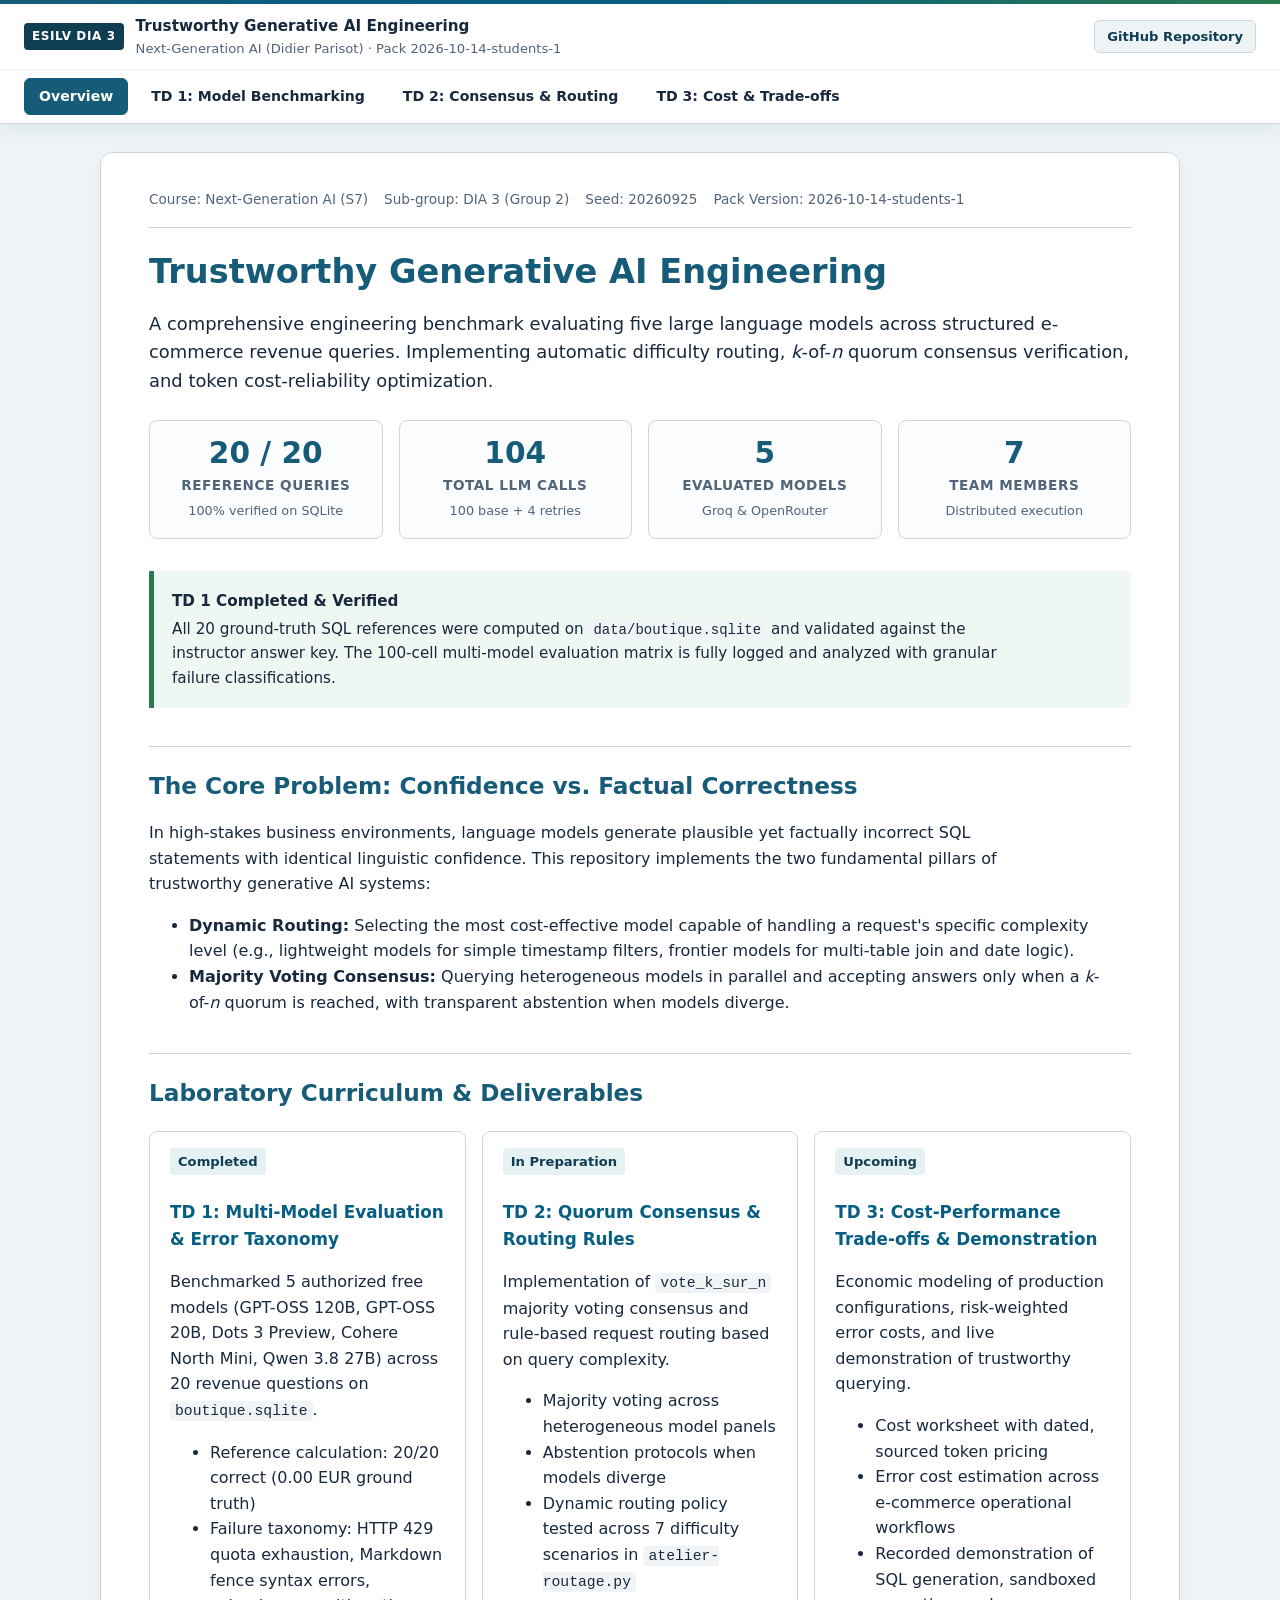
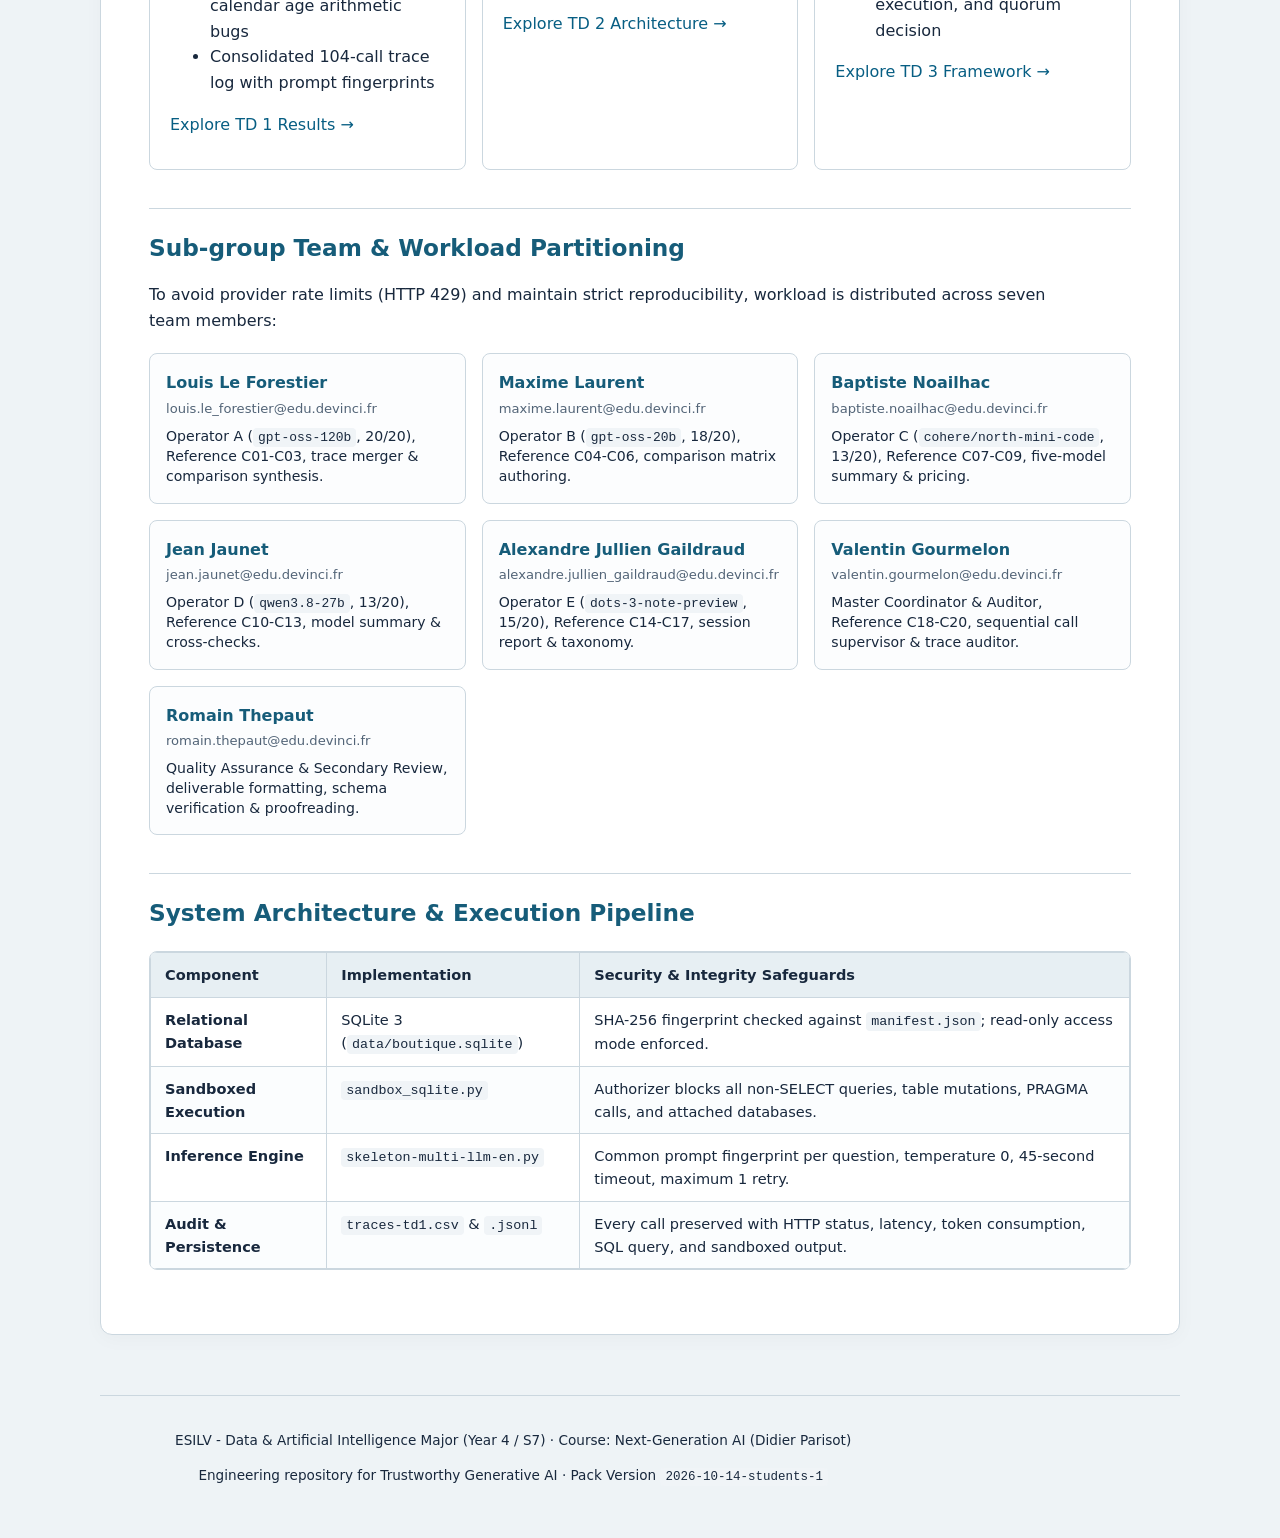
==== website/index.html @ 549b9249 "feat(website): add comprehensive GitHub Pages portal and automated deployment workflow" ====
<!DOCTYPE html>
<html lang="en">
<head>
  <meta charset="utf-8">
  <meta name="viewport" content="width=device-width, initial-scale=1">
  <meta name="description" content="Engineering hub for Trustworthy Generative AI - ESILV Data & AI Major">
  <title>Trustworthy Generative AI | ESILV DIA 3</title>
  <link rel="stylesheet" href="css/style.css">
</head>
<body>

<header>
  <div class="header-accent"></div>
  <div class="header-top">
    <div class="brand-wrapper">
      <span class="brand-badge">ESILV DIA 3</span>
      <div>
        <div class="brand-title">Trustworthy Generative AI Engineering</div>
        <div class="brand-subtitle">Next-Generation AI (Didier Parisot) · Pack 2026-10-14-students-1</div>
      </div>
    </div>
    <div class="header-actions">
      <a href="https://github.com/louislefo/nextgen-ai-dia3" class="github-link" target="_blank" rel="noopener">
        <span>GitHub Repository</span>
      </a>
    </div>
  </div>
  <nav class="header-nav" aria-label="Main Navigation">
    <a href="index.html" class="nav-item active">Overview</a>
    <a href="td1.html" class="nav-item">TD 1: Model Benchmarking</a>
    <a href="td2.html" class="nav-item">TD 2: Consensus &amp; Routing</a>
    <a href="td3.html" class="nav-item">TD 3: Cost &amp; Trade-offs</a>
  </nav>
</header>

<main>
  <div class="meta-bar">
    <span>Course: Next-Generation AI (S7)</span>
    <span>Sub-group: DIA 3 (Group 2)</span>
    <span>Seed: 20260925</span>
    <span>Pack Version: 2026-10-14-students-1</span>
  </div>

  <h1>Trustworthy Generative AI Engineering</h1>
  <p class="lead">
    A comprehensive engineering benchmark evaluating five large language models across structured e-commerce revenue queries. Implementing automatic difficulty routing, <em>k</em>-of-<em>n</em> quorum consensus verification, and token cost-reliability optimization.
  </p>

  <div class="stat-grid">
    <div class="stat-card">
      <div class="stat-value">20 / 20</div>
      <div class="stat-label">Reference Queries</div>
      <div class="stat-sub">100% verified on SQLite</div>
    </div>
    <div class="stat-card">
      <div class="stat-value">104</div>
      <div class="stat-label">Total LLM Calls</div>
      <div class="stat-sub">100 base + 4 retries</div>
    </div>
    <div class="stat-card">
      <div class="stat-value">5</div>
      <div class="stat-label">Evaluated Models</div>
      <div class="stat-sub">Groq &amp; OpenRouter</div>
    </div>
    <div class="stat-card">
      <div class="stat-value">7</div>
      <div class="stat-label">Team Members</div>
      <div class="stat-sub">Distributed execution</div>
    </div>
  </div>

  <aside class="notice final">
    <p><strong>TD 1 Completed &amp; Verified</strong></p>
    <p>All 20 ground-truth SQL references were computed on <code>data/boutique.sqlite</code> and validated against the instructor answer key. The 100-cell multi-model evaluation matrix is fully logged and analyzed with granular failure classifications.</p>
  </aside>

  <h2>The Core Problem: Confidence vs. Factual Correctness</h2>
  <p>
    In high-stakes business environments, language models generate plausible yet factually incorrect SQL statements with identical linguistic confidence. This repository implements the two fundamental pillars of trustworthy generative AI systems:
  </p>
  <ul>
    <li><strong>Dynamic Routing:</strong> Selecting the most cost-effective model capable of handling a request's specific complexity level (e.g., lightweight models for simple timestamp filters, frontier models for multi-table join and date logic).</li>
    <li><strong>Majority Voting Consensus:</strong> Querying heterogeneous models in parallel and accepting answers only when a <em>k</em>-of-<em>n</em> quorum is reached, with transparent abstention when models diverge.</li>
  </ul>

  <h2>Laboratory Curriculum &amp; Deliverables</h2>
  <div class="cards">
    <div class="card">
      <div class="pill">Completed</div>
      <h3 class="card-title"><a href="td1.html">TD 1: Multi-Model Evaluation &amp; Error Taxonomy</a></h3>
      <p>Benchmarked 5 authorized free models (GPT-OSS 120B, GPT-OSS 20B, Dots 3 Preview, Cohere North Mini, Qwen 3.8 27B) across 20 revenue questions on <code>boutique.sqlite</code>.</p>
      <ul>
        <li>Reference calculation: 20/20 correct (0.00 EUR ground truth)</li>
        <li>Failure taxonomy: HTTP 429 quota exhaustion, Markdown fence syntax errors, calendar age arithmetic bugs</li>
        <li>Consolidated 104-call trace log with prompt fingerprints</li>
      </ul>
      <p><a href="td1.html">Explore TD 1 Results &rarr;</a></p>
    </div>

    <div class="card">
      <div class="pill">In Preparation</div>
      <h3 class="card-title"><a href="td2.html">TD 2: Quorum Consensus &amp; Routing Rules</a></h3>
      <p>Implementation of <code>vote_k_sur_n</code> majority voting consensus and rule-based request routing based on query complexity.</p>
      <ul>
        <li>Majority voting across heterogeneous model panels</li>
        <li>Abstention protocols when models diverge</li>
        <li>Dynamic routing policy tested across 7 difficulty scenarios in <code>atelier-routage.py</code></li>
      </ul>
      <p><a href="td2.html">Explore TD 2 Architecture &rarr;</a></p>
    </div>

    <div class="card">
      <div class="pill">Upcoming</div>
      <h3 class="card-title"><a href="td3.html">TD 3: Cost-Performance Trade-offs &amp; Demonstration</a></h3>
      <p>Economic modeling of production configurations, risk-weighted error costs, and live demonstration of trustworthy querying.</p>
      <ul>
        <li>Cost worksheet with dated, sourced token pricing</li>
        <li>Error cost estimation across e-commerce operational workflows</li>
        <li>Recorded demonstration of SQL generation, sandboxed execution, and quorum decision</li>
      </ul>
      <p><a href="td3.html">Explore TD 3 Framework &rarr;</a></p>
    </div>
  </div>

  <h2>Sub-group Team &amp; Workload Partitioning</h2>
  <p>To avoid provider rate limits (HTTP 429) and maintain strict reproducibility, workload is distributed across seven team members:</p>

  <div class="team-grid">
    <div class="member-card">
      <div class="member-name">Louis Le Forestier</div>
      <div class="member-email">louis.le_forestier@edu.devinci.fr</div>
      <div class="member-role">Operator A (<code>gpt-oss-120b</code>, 20/20), Reference C01-C03, trace merger &amp; comparison synthesis.</div>
    </div>
    <div class="member-card">
      <div class="member-name">Maxime Laurent</div>
      <div class="member-email">maxime.laurent@edu.devinci.fr</div>
      <div class="member-role">Operator B (<code>gpt-oss-20b</code>, 18/20), Reference C04-C06, comparison matrix authoring.</div>
    </div>
    <div class="member-card">
      <div class="member-name">Baptiste Noailhac</div>
      <div class="member-email">baptiste.noailhac@edu.devinci.fr</div>
      <div class="member-role">Operator C (<code>cohere/north-mini-code</code>, 13/20), Reference C07-C09, five-model summary &amp; pricing.</div>
    </div>
    <div class="member-card">
      <div class="member-name">Jean Jaunet</div>
      <div class="member-email">jean.jaunet@edu.devinci.fr</div>
      <div class="member-role">Operator D (<code>qwen3.8-27b</code>, 13/20), Reference C10-C13, model summary &amp; cross-checks.</div>
    </div>
    <div class="member-card">
      <div class="member-name">Alexandre Jullien Gaildraud</div>
      <div class="member-email">alexandre.jullien_gaildraud@edu.devinci.fr</div>
      <div class="member-role">Operator E (<code>dots-3-note-preview</code>, 15/20), Reference C14-C17, session report &amp; taxonomy.</div>
    </div>
    <div class="member-card">
      <div class="member-name">Valentin Gourmelon</div>
      <div class="member-email">valentin.gourmelon@edu.devinci.fr</div>
      <div class="member-role">Master Coordinator &amp; Auditor, Reference C18-C20, sequential call supervisor &amp; trace auditor.</div>
    </div>
    <div class="member-card">
      <div class="member-name">Romain Thepaut</div>
      <div class="member-email">romain.thepaut@edu.devinci.fr</div>
      <div class="member-role">Quality Assurance &amp; Secondary Review, deliverable formatting, schema verification &amp; proofreading.</div>
    </div>
  </div>

  <h2>System Architecture &amp; Execution Pipeline</h2>
  <div class="tableau">
    <table>
      <thead>
        <tr>
          <th>Component</th>
          <th>Implementation</th>
          <th>Security &amp; Integrity Safeguards</th>
        </tr>
      </thead>
      <tbody>
        <tr>
          <td><strong>Relational Database</strong></td>
          <td>SQLite 3 (<code>data/boutique.sqlite</code>)</td>
          <td>SHA-256 fingerprint checked against <code>manifest.json</code>; read-only access mode enforced.</td>
        </tr>
        <tr>
          <td><strong>Sandboxed Execution</strong></td>
          <td><code>sandbox_sqlite.py</code></td>
          <td>Authorizer blocks all non-SELECT queries, table mutations, PRAGMA calls, and attached databases.</td>
        </tr>
        <tr>
          <td><strong>Inference Engine</strong></td>
          <td><code>skeleton-multi-llm-en.py</code></td>
          <td>Common prompt fingerprint per question, temperature 0, 45-second timeout, maximum 1 retry.</td>
        </tr>
        <tr>
          <td><strong>Audit &amp; Persistence</strong></td>
          <td><code>traces-td1.csv</code> &amp; <code>.jsonl</code></td>
          <td>Every call preserved with HTTP status, latency, token consumption, SQL query, and sandboxed output.</td>
        </tr>
      </tbody>
    </table>
  </div>
</main>

<footer>
  <p>ESILV - Data &amp; Artificial Intelligence Major (Year 4 / S7) · Course: Next-Generation AI (Didier Parisot)</p>
  <p>Engineering repository for Trustworthy Generative AI · Pack Version <code>2026-10-14-students-1</code></p>
</footer>

</body>
</html>
---- website/css/style.css ----
:root {
  --ink: #18283d;
  --blue: #165c79;
  --blue-dark: #0f3d51;
  --blue-light: #257e9f;
  --accent: #075e83;
  --line: #cbd7df;
  --bg: #eef3f6;
  --paper: #ffffff;
  --green: #2d7a4f;
  --green-bg: #eef7f1;
  --amber: #ba7419;
  --amber-bg: #fff4dc;
  --red: #a82a2a;
  --red-bg: #fde8e8;
  --meta: #526477;
}

* {
  box-sizing: border-box;
}

html {
  scroll-padding-top: 80px;
}

body {
  margin: 0;
  color: var(--ink);
  background: var(--bg);
  font: 16px/1.6 system-ui, -apple-system, 'Segoe UI', Roboto, Helvetica, Arial, sans-serif;
}

a {
  color: var(--accent);
  text-decoration: none;
  overflow-wrap: anywhere;
}

a:hover {
  text-decoration: underline;
}

/* Elevated, Polished Header */
header {
  position: sticky;
  top: 0;
  z-index: 1000;
  background: var(--paper);
  border-bottom: 1px solid var(--line);
  box-shadow: 0 4px 18px rgba(22, 92, 121, 0.08);
}

.header-accent {
  height: 4px;
  background: linear-gradient(90deg, #165c79 0%, #075e83 50%, #2d7a4f 100%);
}

.header-top {
  display: flex;
  align-items: center;
  justify-content: space-between;
  padding: 10px 24px;
  border-bottom: 1px solid #f0f4f7;
  flex-wrap: wrap;
  gap: 12px;
}

.brand-wrapper {
  display: flex;
  align-items: center;
  gap: 12px;
}

.brand-badge {
  background: var(--blue-dark);
  color: #ffffff;
  font-size: 0.75rem;
  font-weight: 800;
  letter-spacing: 0.05em;
  padding: 4px 8px;
  border-radius: 4px;
  text-transform: uppercase;
}

.brand-title {
  font-weight: 700;
  font-size: 0.95rem;
  color: var(--ink);
}

.brand-subtitle {
  color: var(--meta);
  font-size: 0.82rem;
}

.header-actions {
  display: flex;
  align-items: center;
  gap: 10px;
}

.github-link {
  display: inline-flex;
  align-items: center;
  gap: 6px;
  padding: 5px 12px;
  font-size: 0.82rem;
  font-weight: 600;
  color: var(--blue-dark);
  background: var(--bg);
  border: 1px solid var(--line);
  border-radius: 6px;
  transition: all 0.2s ease;
}

.github-link:hover {
  background: #e2edf2;
  text-decoration: none;
}

.header-nav {
  padding: 8px 24px;
  display: flex;
  gap: 8px;
  flex-wrap: wrap;
}

.nav-item {
  padding: 6px 14px;
  border: 1px solid transparent;
  border-radius: 6px;
  font-size: 0.88rem;
  font-weight: 600;
  color: var(--ink);
  transition: all 0.15s ease-in-out;
}

.nav-item:hover {
  background: var(--bg);
  text-decoration: none;
  color: var(--blue);
}

.nav-item.active {
  background: var(--blue);
  color: #ffffff;
  border-color: var(--blue);
}

/* Main Container */
main {
  max-width: 1080px;
  margin: 28px auto 60px;
  background: var(--paper);
  padding: 36px 48px;
  border-radius: 12px;
  border: 1px solid var(--line);
  box-shadow: 0 4px 20px rgba(0, 0, 0, 0.03);
}

/* Typography */
h1 {
  font-size: 2.1rem;
  line-height: 1.2;
  color: var(--blue);
  margin-top: 0;
  margin-bottom: 12px;
}

h2 {
  font-size: 1.45rem;
  color: var(--blue);
  margin: 38px 0 16px;
  border-top: 1px solid var(--line);
  padding-top: 20px;
}

h3 {
  font-size: 1.18rem;
  color: var(--blue-dark);
  margin: 24px 0 10px;
}

p, li {
  max-width: 90ch;
  color: var(--ink);
}

.lead {
  font-size: 1.12rem;
  line-height: 1.6;
  color: var(--ink);
  font-weight: 450;
  margin-bottom: 24px;
}

.meta-bar {
  display: flex;
  flex-wrap: wrap;
  gap: 16px;
  font-size: 0.85rem;
  color: var(--meta);
  margin-bottom: 24px;
  padding-bottom: 16px;
  border-bottom: 1px solid var(--line);
}

/* Notices and Callouts */
.notice {
  border-left: 5px solid var(--blue);
  background: #f4fafc;
  padding: 14px 18px;
  margin: 18px 0 24px;
  border-radius: 0 8px 8px 0;
  font-size: 0.95rem;
}

.notice.final {
  border-left-color: var(--green);
  background: var(--green-bg);
}

.notice.warning {
  border-left-color: var(--amber);
  background: var(--amber-bg);
}

.notice p {
  margin: 4px 0;
}

/* Metric / Stat Cards Grid */
.stat-grid {
  display: grid;
  grid-template-columns: repeat(auto-fit, minmax(200px, 1fr));
  gap: 16px;
  margin: 24px 0 32px;
}

.stat-card {
  border: 1px solid var(--line);
  border-radius: 8px;
  padding: 16px;
  background: #fafcfe;
  text-align: center;
}

.stat-value {
  font-size: 1.85rem;
  font-weight: 800;
  color: var(--blue);
  line-height: 1.1;
  margin-bottom: 6px;
}

.stat-label {
  font-size: 0.85rem;
  font-weight: 600;
  color: var(--meta);
  text-transform: uppercase;
  letter-spacing: 0.04em;
}

.stat-sub {
  font-size: 0.8rem;
  color: var(--meta);
  margin-top: 4px;
}

/* General Cards */
.cards, .grid-2, .grid-3 {
  display: grid;
  grid-template-columns: repeat(auto-fit, minmax(min(280px, 100%), 1fr));
  gap: 16px;
  margin: 20px 0;
}

.card {
  border: 1px solid var(--line);
  border-radius: 8px;
  padding: 16px 20px;
  background: #ffffff;
}

.card-title {
  font-size: 1.05rem;
  font-weight: 700;
  color: var(--blue);
  margin-bottom: 8px;
}

/* Tables */
.tableau {
  overflow-x: auto;
  max-width: 100%;
  margin: 20px 0 28px;
  border-radius: 8px;
  border: 1px solid var(--line);
}

table {
  width: 100%;
  border-collapse: collapse;
  font-size: 0.91rem;
}

th, td {
  border: 1px solid var(--line);
  padding: 10px 14px;
  text-align: left;
  vertical-align: top;
}

th {
  background: #e7eff3;
  color: var(--ink);
  font-weight: 700;
}

tr:nth-child(even) td {
  background: #fbfdfe;
}

/* Badges and Pills */
.pill {
  display: inline-block;
  background: #e6f1f4;
  padding: 3px 8px;
  border-radius: 4px;
  font-size: 0.82rem;
  font-weight: 600;
  color: var(--blue-dark);
}

.badge {
  display: inline-block;
  padding: 3px 8px;
  border-radius: 4px;
  font-size: 0.8rem;
  font-weight: 700;
  text-transform: uppercase;
}

.badge.ok {
  background: var(--green-bg);
  color: var(--green);
  border: 1px solid #c2e2ce;
}

.badge.error {
  background: var(--red-bg);
  color: var(--red);
  border: 1px solid #f8c3c3;
}

.badge.warning {
  background: var(--amber-bg);
  color: var(--amber);
  border: 1px solid #f6deb3;
}

.badge.neutral {
  background: #eef3f6;
  color: #495d70;
  border: 1px solid var(--line);
}

/* Code & Preformatted */
pre {
  overflow-x: auto;
  padding: 16px;
  background: #f4f7f9;
  border: 1px solid var(--line);
  border-radius: 6px;
  font-size: 0.88rem;
  line-height: 1.5;
}

code {
  font-family: ui-monospace, 'Cascadia Code', 'Source Code Pro', Menlo, Consolas, monospace;
  font-size: 0.92em;
  background: #f0f4f7;
  padding: 2px 5px;
  border-radius: 4px;
}

pre code {
  background: transparent;
  padding: 0;
  border-radius: 0;
}

/* Team Section */
.team-grid {
  display: grid;
  grid-template-columns: repeat(auto-fit, minmax(280px, 1fr));
  gap: 16px;
  margin: 20px 0;
}

.member-card {
  border: 1px solid var(--line);
  border-radius: 8px;
  padding: 16px;
  background: #fcfdfe;
}

.member-name {
  font-weight: 700;
  font-size: 1rem;
  color: var(--blue);
  margin-bottom: 2px;
}

.member-email {
  font-size: 0.82rem;
  color: var(--meta);
  margin-bottom: 8px;
}

.member-role {
  font-size: 0.88rem;
  color: var(--ink);
  line-height: 1.4;
}

/* Footer */
footer {
  max-width: 1080px;
  margin: auto;
  padding: 0 24px 40px;
  font-size: 0.85rem;
  color: var(--meta);
  text-align: center;
  border-top: 1px solid var(--line);
  padding-top: 20px;
}

@media (max-width: 768px) {
  body {
    font-size: 15px;
  }
  main {
    margin: 12px 8px;
    padding: 22px 18px;
  }
  h1 {
    font-size: 1.65rem;
  }
  .header-top {
    padding: 8px 14px;
  }
  .header-nav {
    padding: 6px 14px;
  }
}
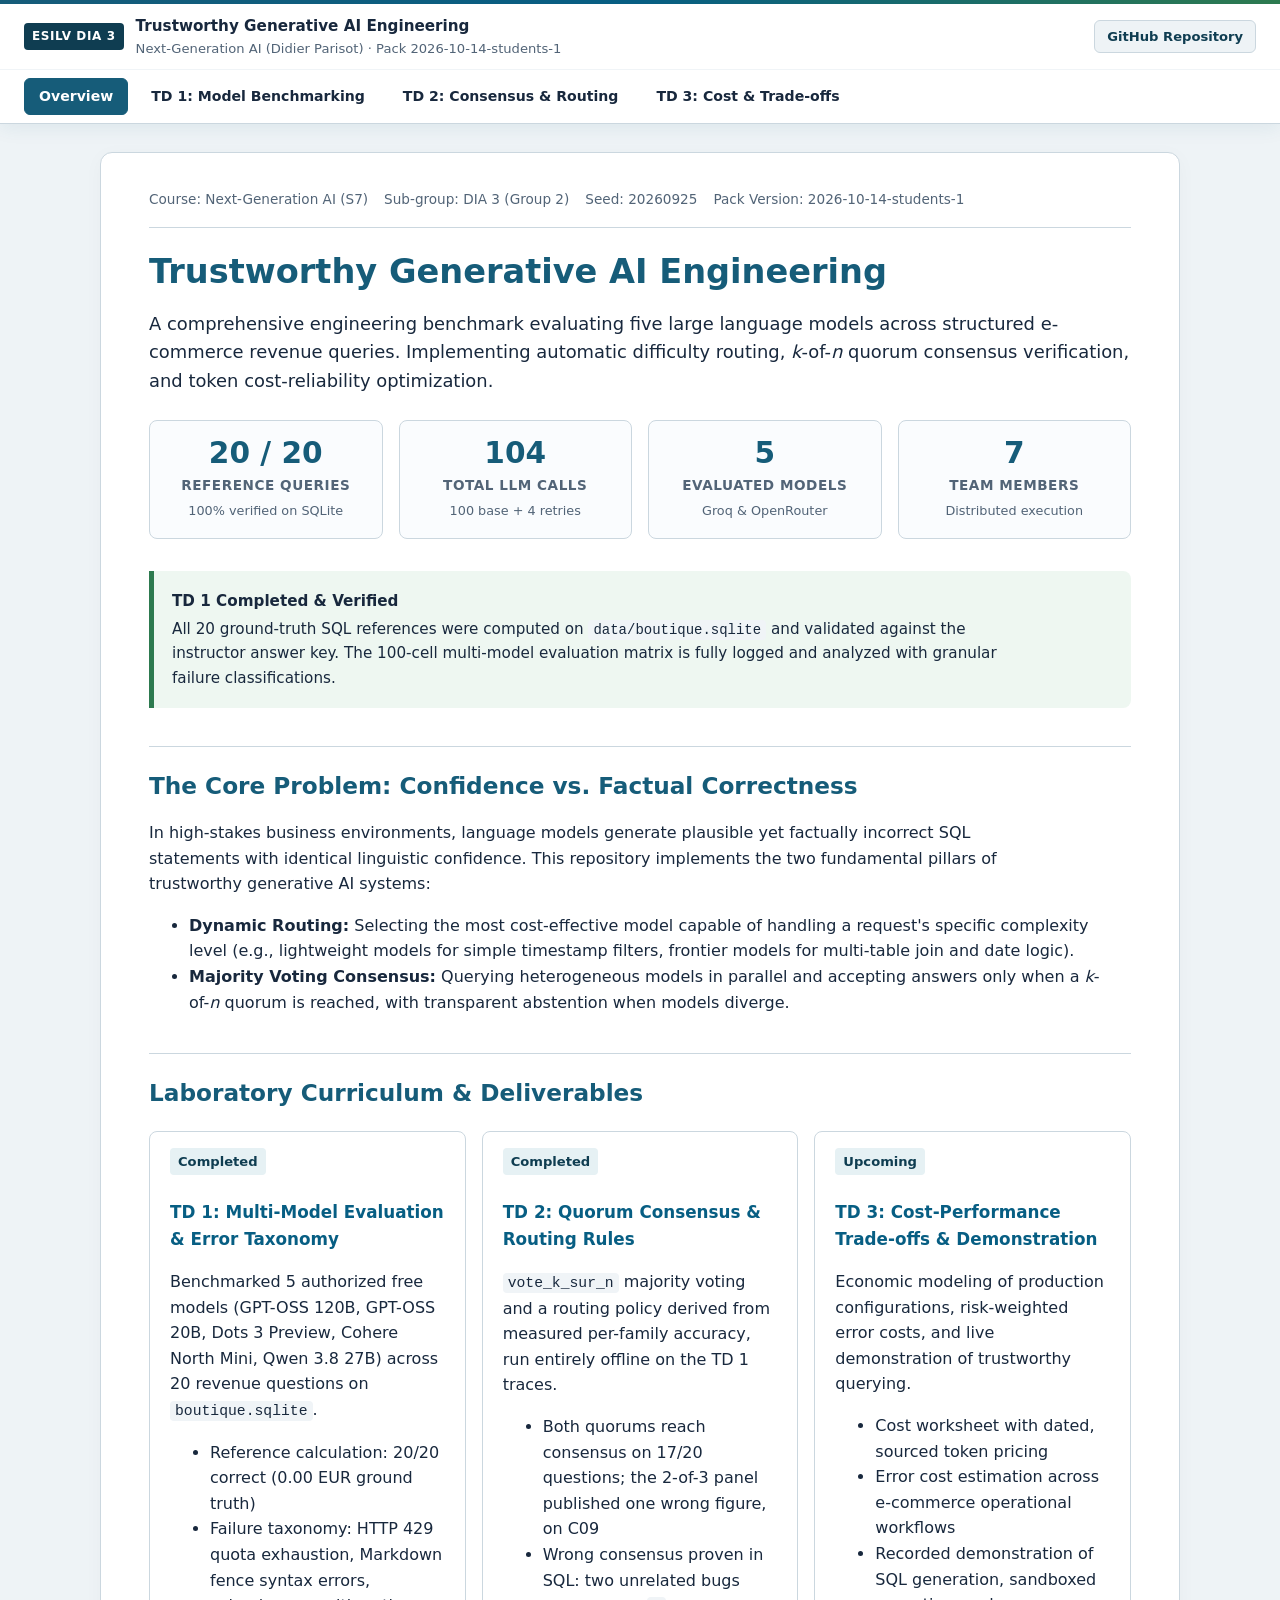
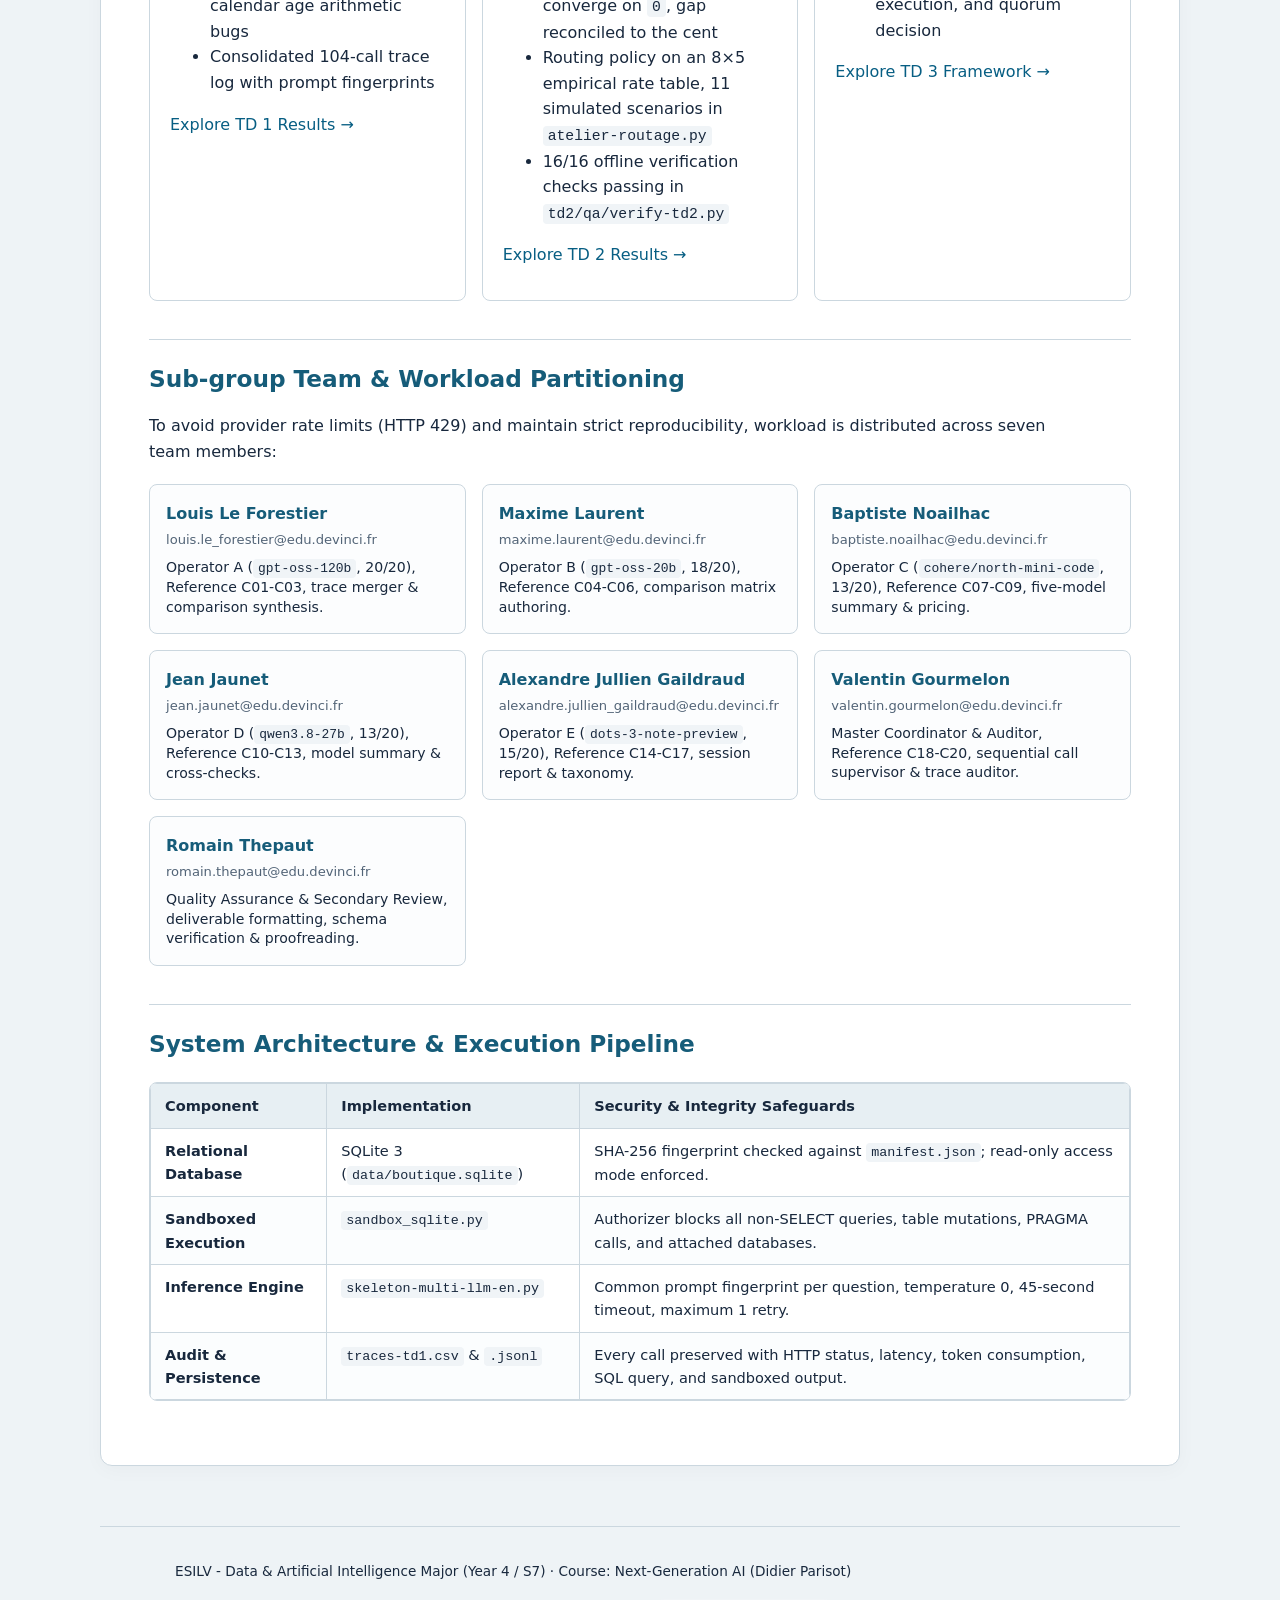
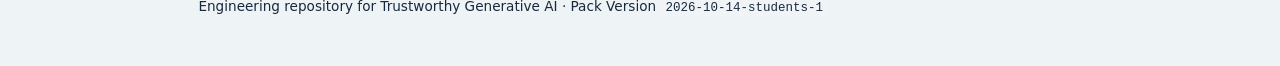
==== commit 47dcef1a: "docs(website): publish the measured TD 2 results on the portal The TD 2 page still described what th" ====
--- a/website/index.html
+++ b/website/index.html
@@ -98,15 +98,16 @@
     </div>
 
     <div class="card">
-      <div class="pill">In Preparation</div>
+      <div class="pill">Completed</div>
       <h3 class="card-title"><a href="td2.html">TD 2: Quorum Consensus &amp; Routing Rules</a></h3>
-      <p>Implementation of <code>vote_k_sur_n</code> majority voting consensus and rule-based request routing based on query complexity.</p>
+      <p><code>vote_k_sur_n</code> majority voting and a routing policy derived from measured per-family accuracy, run entirely offline on the TD 1 traces.</p>
       <ul>
-        <li>Majority voting across heterogeneous model panels</li>
-        <li>Abstention protocols when models diverge</li>
-        <li>Dynamic routing policy tested across 7 difficulty scenarios in <code>atelier-routage.py</code></li>
+        <li>Both quorums reach consensus on 17/20 questions; the 2-of-3 panel published one wrong figure, on C09</li>
+        <li>Wrong consensus proven in SQL: two unrelated bugs converge on <code>0</code>, gap reconciled to the cent</li>
+        <li>Routing policy on an 8&times;5 empirical rate table, 11 simulated scenarios in <code>atelier-routage.py</code></li>
+        <li>16/16 offline verification checks passing in <code>td2/qa/verify-td2.py</code></li>
       </ul>
-      <p><a href="td2.html">Explore TD 2 Architecture &rarr;</a></p>
+      <p><a href="td2.html">Explore TD 2 Results &rarr;</a></p>
     </div>
 
     <div class="card">
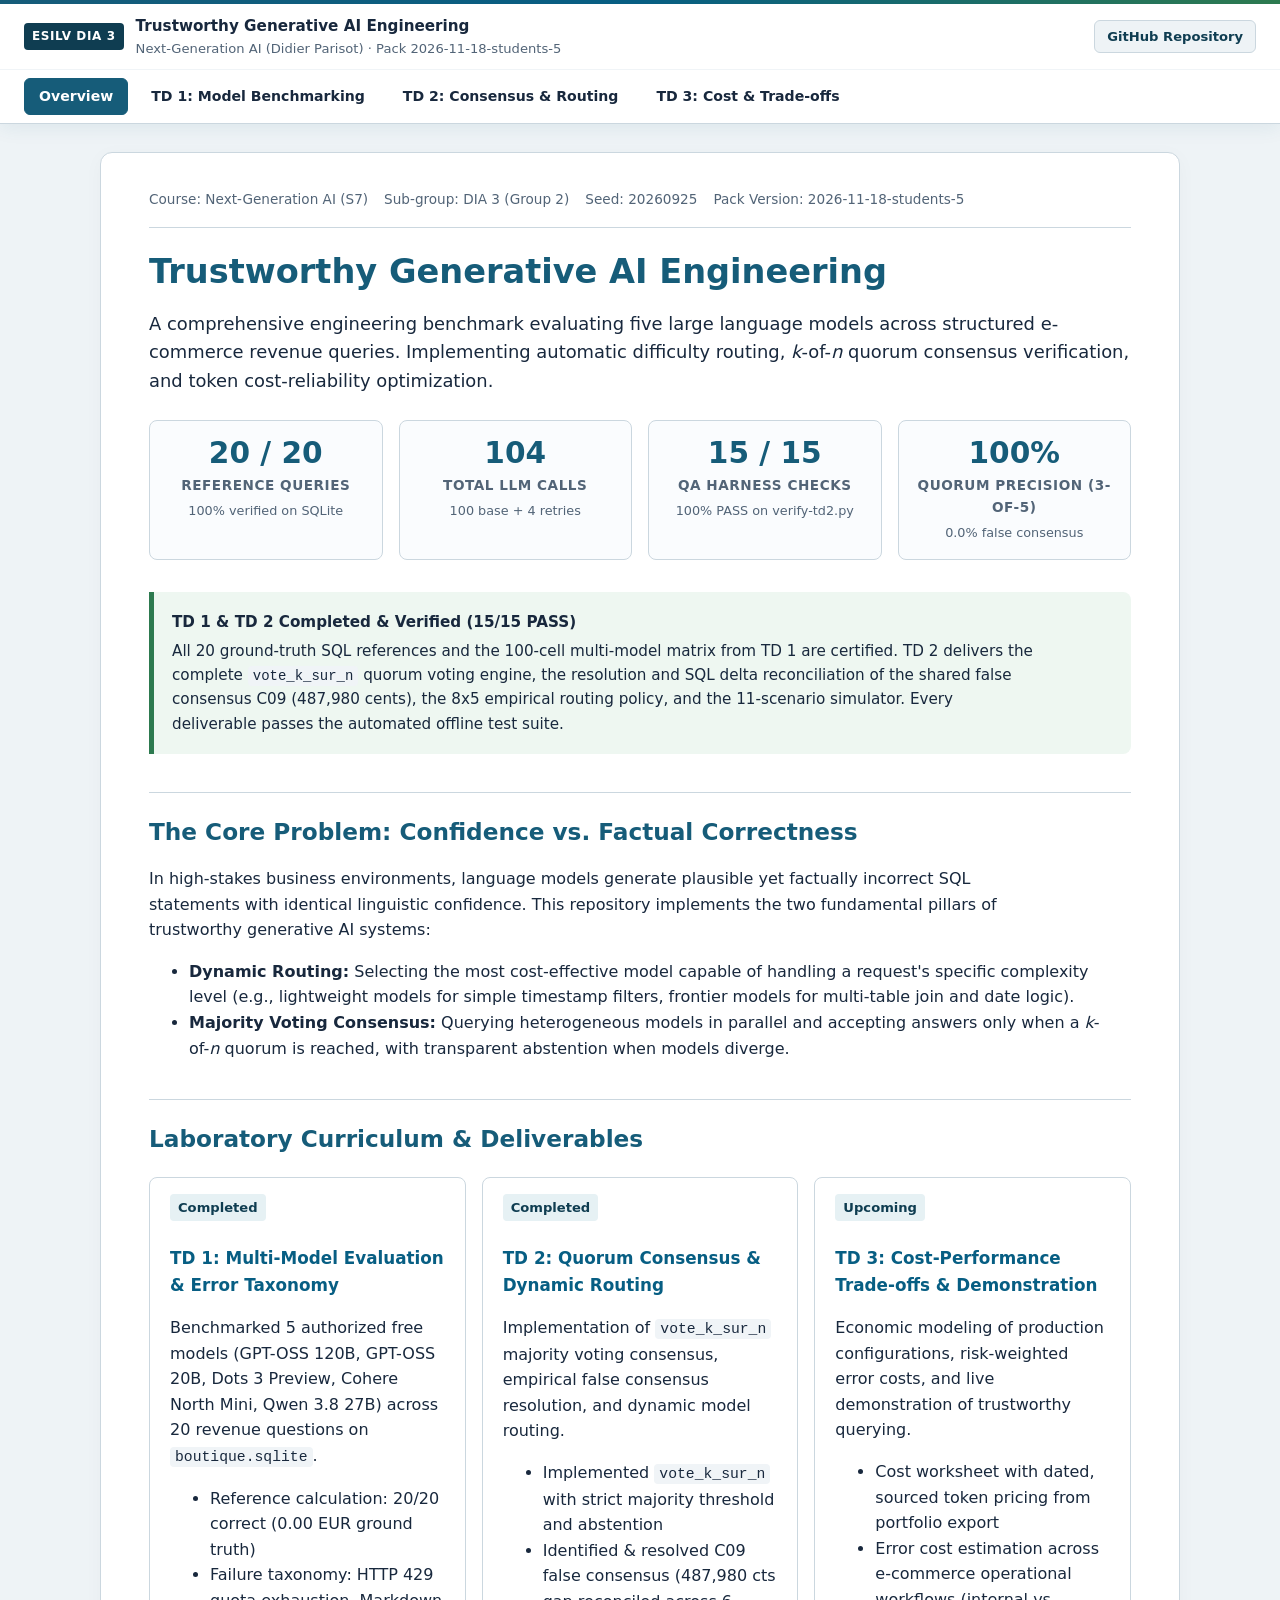
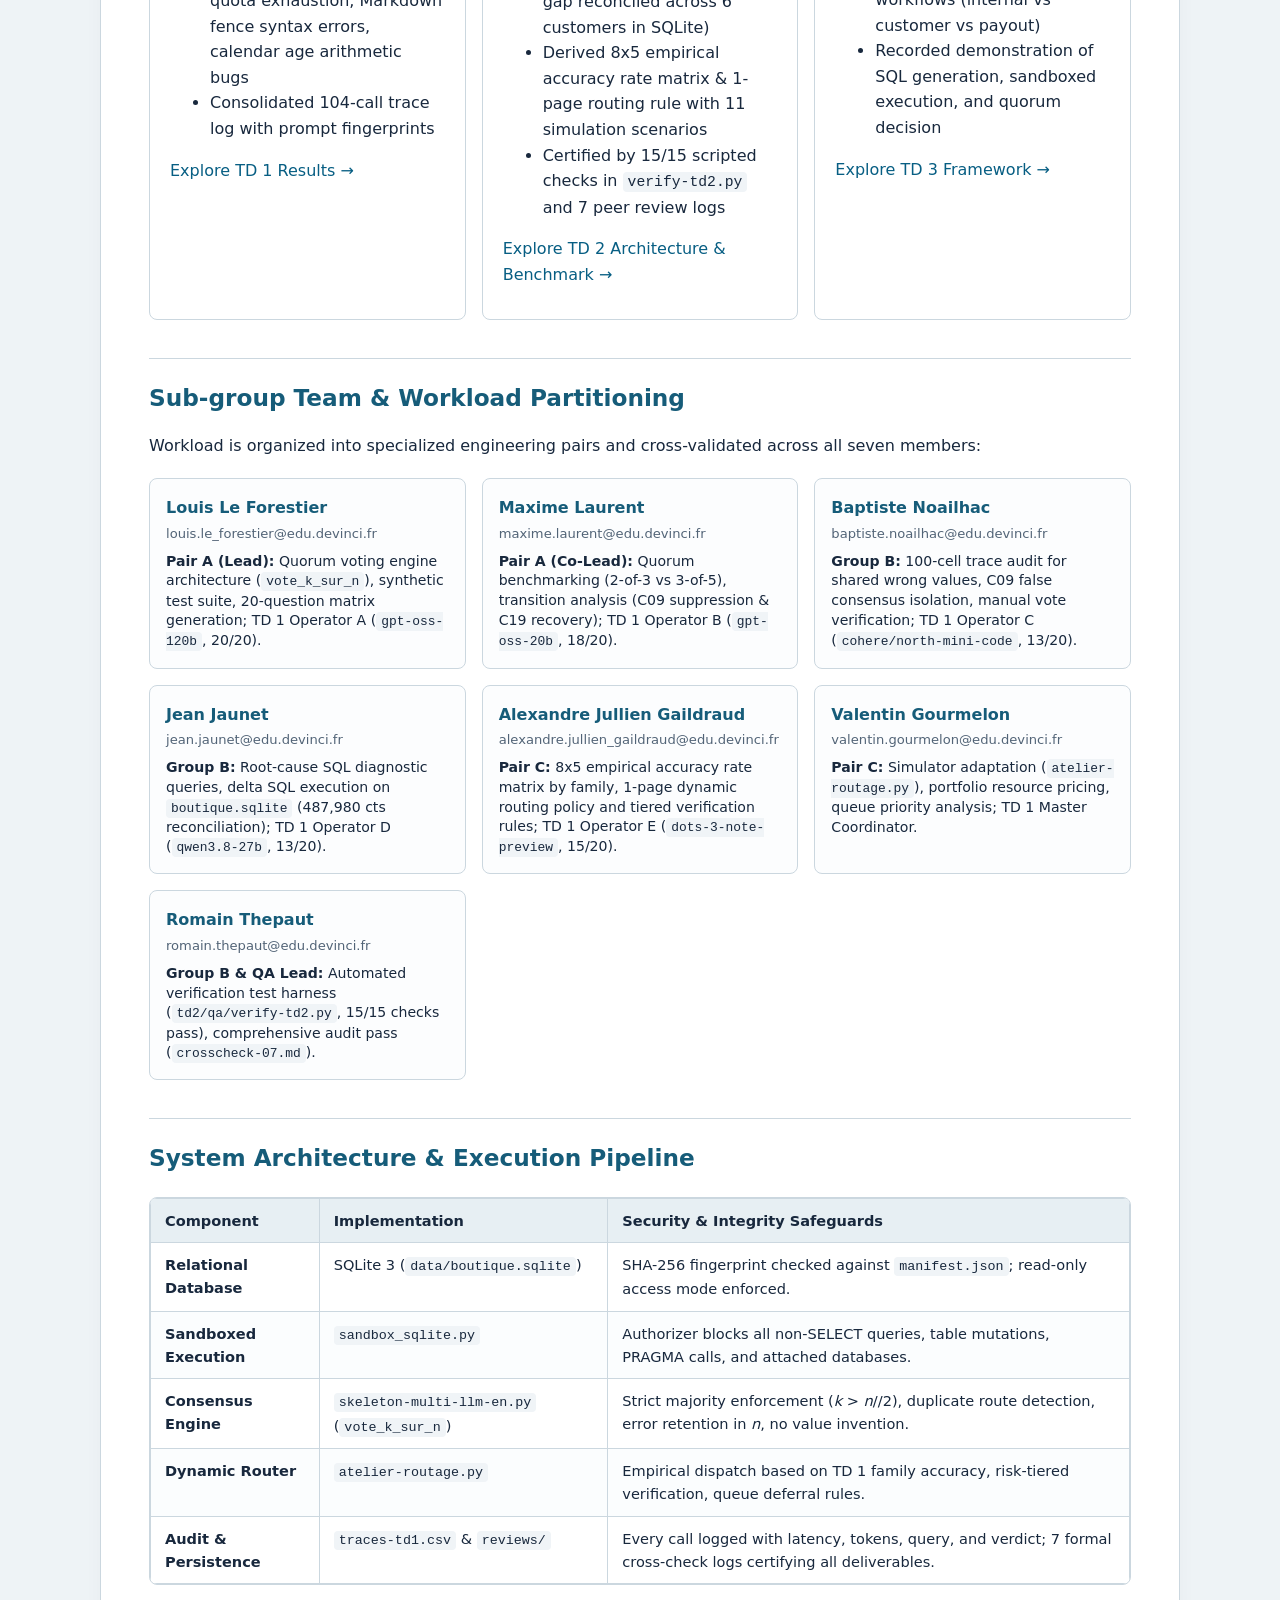
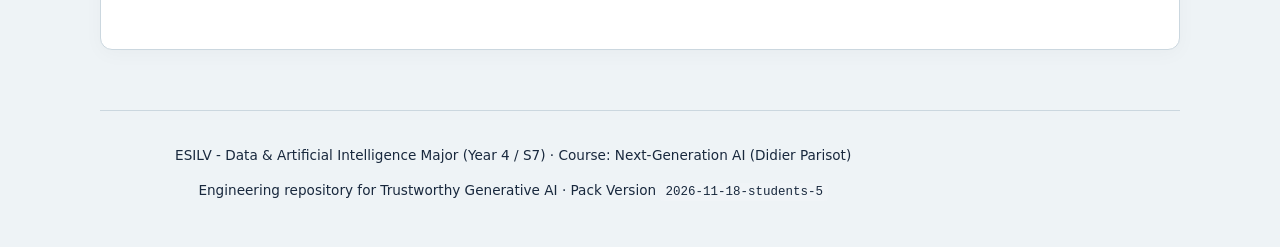
==== commit 183a37e7: "docs(website): synchronize documentation portal with TD 2 empirical deliverables" ====
--- a/website/index.html
+++ b/website/index.html
@@ -16,7 +16,7 @@
       <span class="brand-badge">ESILV DIA 3</span>
       <div>
         <div class="brand-title">Trustworthy Generative AI Engineering</div>
-        <div class="brand-subtitle">Next-Generation AI (Didier Parisot) · Pack 2026-10-14-students-1</div>
+        <div class="brand-subtitle">Next-Generation AI (Didier Parisot) · Pack 2026-11-18-students-5</div>
       </div>
     </div>
     <div class="header-actions">
@@ -38,7 +38,7 @@
     <span>Course: Next-Generation AI (S7)</span>
     <span>Sub-group: DIA 3 (Group 2)</span>
     <span>Seed: 20260925</span>
-    <span>Pack Version: 2026-10-14-students-1</span>
+    <span>Pack Version: 2026-11-18-students-5</span>
   </div>
 
   <h1>Trustworthy Generative AI Engineering</h1>
@@ -58,20 +58,20 @@
       <div class="stat-sub">100 base + 4 retries</div>
     </div>
     <div class="stat-card">
-      <div class="stat-value">5</div>
-      <div class="stat-label">Evaluated Models</div>
-      <div class="stat-sub">Groq &amp; OpenRouter</div>
-    </div>
-    <div class="stat-card">
-      <div class="stat-value">7</div>
-      <div class="stat-label">Team Members</div>
-      <div class="stat-sub">Distributed execution</div>
+      <div class="stat-value">15 / 15</div>
+      <div class="stat-label">QA Harness Checks</div>
+      <div class="stat-sub">100% PASS on verify-td2.py</div>
+    </div>
+    <div class="stat-card">
+      <div class="stat-value">100%</div>
+      <div class="stat-label">Quorum Precision (3-of-5)</div>
+      <div class="stat-sub">0.0% false consensus</div>
     </div>
   </div>
 
   <aside class="notice final">
-    <p><strong>TD 1 Completed &amp; Verified</strong></p>
-    <p>All 20 ground-truth SQL references were computed on <code>data/boutique.sqlite</code> and validated against the instructor answer key. The 100-cell multi-model evaluation matrix is fully logged and analyzed with granular failure classifications.</p>
+    <p><strong>TD 1 &amp; TD 2 Completed &amp; Verified (15/15 PASS)</strong></p>
+    <p>All 20 ground-truth SQL references and the 100-cell multi-model matrix from TD 1 are certified. TD 2 delivers the complete <code>vote_k_sur_n</code> quorum voting engine, the resolution and SQL delta reconciliation of the shared false consensus C09 (487,980 cents), the 8x5 empirical routing policy, and the 11-scenario simulator. Every deliverable passes the automated offline test suite.</p>
   </aside>
 
   <h2>The Core Problem: Confidence vs. Factual Correctness</h2>
@@ -99,15 +99,15 @@
 
     <div class="card">
       <div class="pill">Completed</div>
-      <h3 class="card-title"><a href="td2.html">TD 2: Quorum Consensus &amp; Routing Rules</a></h3>
-      <p><code>vote_k_sur_n</code> majority voting and a routing policy derived from measured per-family accuracy, run entirely offline on the TD 1 traces.</p>
+      <h3 class="card-title"><a href="td2.html">TD 2: Quorum Consensus &amp; Dynamic Routing</a></h3>
+      <p>Implementation of <code>vote_k_sur_n</code> majority voting consensus, empirical false consensus resolution, and dynamic model routing.</p>
       <ul>
-        <li>Both quorums reach consensus on 17/20 questions; the 2-of-3 panel published one wrong figure, on C09</li>
-        <li>Wrong consensus proven in SQL: two unrelated bugs converge on <code>0</code>, gap reconciled to the cent</li>
-        <li>Routing policy on an 8&times;5 empirical rate table, 11 simulated scenarios in <code>atelier-routage.py</code></li>
-        <li>16/16 offline verification checks passing in <code>td2/qa/verify-td2.py</code></li>
+        <li>Implemented <code>vote_k_sur_n</code> with strict majority threshold and abstention</li>
+        <li>Identified &amp; resolved C09 false consensus (487,980 cts gap reconciled across 6 customers in SQLite)</li>
+        <li>Derived 8x5 empirical accuracy rate matrix &amp; 1-page routing rule with 11 simulation scenarios</li>
+        <li>Certified by 15/15 scripted checks in <code>verify-td2.py</code> and 7 peer review logs</li>
       </ul>
-      <p><a href="td2.html">Explore TD 2 Results &rarr;</a></p>
+      <p><a href="td2.html">Explore TD 2 Architecture &amp; Benchmark &rarr;</a></p>
     </div>
 
     <div class="card">
@@ -115,8 +115,8 @@
       <h3 class="card-title"><a href="td3.html">TD 3: Cost-Performance Trade-offs &amp; Demonstration</a></h3>
       <p>Economic modeling of production configurations, risk-weighted error costs, and live demonstration of trustworthy querying.</p>
       <ul>
-        <li>Cost worksheet with dated, sourced token pricing</li>
-        <li>Error cost estimation across e-commerce operational workflows</li>
+        <li>Cost worksheet with dated, sourced token pricing from portfolio export</li>
+        <li>Error cost estimation across e-commerce operational workflows (internal vs customer vs payout)</li>
         <li>Recorded demonstration of SQL generation, sandboxed execution, and quorum decision</li>
       </ul>
       <p><a href="td3.html">Explore TD 3 Framework &rarr;</a></p>
@@ -124,43 +124,43 @@
   </div>
 
   <h2>Sub-group Team &amp; Workload Partitioning</h2>
-  <p>To avoid provider rate limits (HTTP 429) and maintain strict reproducibility, workload is distributed across seven team members:</p>
+  <p>Workload is organized into specialized engineering pairs and cross-validated across all seven members:</p>
 
   <div class="team-grid">
     <div class="member-card">
       <div class="member-name">Louis Le Forestier</div>
       <div class="member-email">louis.le_forestier@edu.devinci.fr</div>
-      <div class="member-role">Operator A (<code>gpt-oss-120b</code>, 20/20), Reference C01-C03, trace merger &amp; comparison synthesis.</div>
+      <div class="member-role"><strong>Pair A (Lead):</strong> Quorum voting engine architecture (<code>vote_k_sur_n</code>), synthetic test suite, 20-question matrix generation; TD 1 Operator A (<code>gpt-oss-120b</code>, 20/20).</div>
     </div>
     <div class="member-card">
       <div class="member-name">Maxime Laurent</div>
       <div class="member-email">maxime.laurent@edu.devinci.fr</div>
-      <div class="member-role">Operator B (<code>gpt-oss-20b</code>, 18/20), Reference C04-C06, comparison matrix authoring.</div>
+      <div class="member-role"><strong>Pair A (Co-Lead):</strong> Quorum benchmarking (2-of-3 vs 3-of-5), transition analysis (C09 suppression &amp; C19 recovery); TD 1 Operator B (<code>gpt-oss-20b</code>, 18/20).</div>
     </div>
     <div class="member-card">
       <div class="member-name">Baptiste Noailhac</div>
       <div class="member-email">baptiste.noailhac@edu.devinci.fr</div>
-      <div class="member-role">Operator C (<code>cohere/north-mini-code</code>, 13/20), Reference C07-C09, five-model summary &amp; pricing.</div>
+      <div class="member-role"><strong>Group B:</strong> 100-cell trace audit for shared wrong values, C09 false consensus isolation, manual vote verification; TD 1 Operator C (<code>cohere/north-mini-code</code>, 13/20).</div>
     </div>
     <div class="member-card">
       <div class="member-name">Jean Jaunet</div>
       <div class="member-email">jean.jaunet@edu.devinci.fr</div>
-      <div class="member-role">Operator D (<code>qwen3.8-27b</code>, 13/20), Reference C10-C13, model summary &amp; cross-checks.</div>
+      <div class="member-role"><strong>Group B:</strong> Root-cause SQL diagnostic queries, delta SQL execution on <code>boutique.sqlite</code> (487,980 cts reconciliation); TD 1 Operator D (<code>qwen3.8-27b</code>, 13/20).</div>
     </div>
     <div class="member-card">
       <div class="member-name">Alexandre Jullien Gaildraud</div>
       <div class="member-email">alexandre.jullien_gaildraud@edu.devinci.fr</div>
-      <div class="member-role">Operator E (<code>dots-3-note-preview</code>, 15/20), Reference C14-C17, session report &amp; taxonomy.</div>
+      <div class="member-role"><strong>Pair C:</strong> 8x5 empirical accuracy rate matrix by family, 1-page dynamic routing policy and tiered verification rules; TD 1 Operator E (<code>dots-3-note-preview</code>, 15/20).</div>
     </div>
     <div class="member-card">
       <div class="member-name">Valentin Gourmelon</div>
       <div class="member-email">valentin.gourmelon@edu.devinci.fr</div>
-      <div class="member-role">Master Coordinator &amp; Auditor, Reference C18-C20, sequential call supervisor &amp; trace auditor.</div>
+      <div class="member-role"><strong>Pair C:</strong> Simulator adaptation (<code>atelier-routage.py</code>), portfolio resource pricing, queue priority analysis; TD 1 Master Coordinator.</div>
     </div>
     <div class="member-card">
       <div class="member-name">Romain Thepaut</div>
       <div class="member-email">romain.thepaut@edu.devinci.fr</div>
-      <div class="member-role">Quality Assurance &amp; Secondary Review, deliverable formatting, schema verification &amp; proofreading.</div>
+      <div class="member-role"><strong>Group B &amp; QA Lead:</strong> Automated verification test harness (<code>td2/qa/verify-td2.py</code>, 15/15 checks pass), comprehensive audit pass (<code>crosscheck-07.md</code>).</div>
     </div>
   </div>
 
@@ -186,14 +186,19 @@
           <td>Authorizer blocks all non-SELECT queries, table mutations, PRAGMA calls, and attached databases.</td>
         </tr>
         <tr>
-          <td><strong>Inference Engine</strong></td>
-          <td><code>skeleton-multi-llm-en.py</code></td>
-          <td>Common prompt fingerprint per question, temperature 0, 45-second timeout, maximum 1 retry.</td>
+          <td><strong>Consensus Engine</strong></td>
+          <td><code>skeleton-multi-llm-en.py</code> (<code>vote_k_sur_n</code>)</td>
+          <td>Strict majority enforcement (<em>k</em> &gt; <em>n</em>//2), duplicate route detection, error retention in <em>n</em>, no value invention.</td>
+        </tr>
+        <tr>
+          <td><strong>Dynamic Router</strong></td>
+          <td><code>atelier-routage.py</code></td>
+          <td>Empirical dispatch based on TD 1 family accuracy, risk-tiered verification, queue deferral rules.</td>
         </tr>
         <tr>
           <td><strong>Audit &amp; Persistence</strong></td>
-          <td><code>traces-td1.csv</code> &amp; <code>.jsonl</code></td>
-          <td>Every call preserved with HTTP status, latency, token consumption, SQL query, and sandboxed output.</td>
+          <td><code>traces-td1.csv</code> &amp; <code>reviews/</code></td>
+          <td>Every call logged with latency, tokens, query, and verdict; 7 formal cross-check logs certifying all deliverables.</td>
         </tr>
       </tbody>
     </table>
@@ -202,7 +207,7 @@
 
 <footer>
   <p>ESILV - Data &amp; Artificial Intelligence Major (Year 4 / S7) · Course: Next-Generation AI (Didier Parisot)</p>
-  <p>Engineering repository for Trustworthy Generative AI · Pack Version <code>2026-10-14-students-1</code></p>
+  <p>Engineering repository for Trustworthy Generative AI · Pack Version <code>2026-11-18-students-5</code></p>
 </footer>
 
 </body>
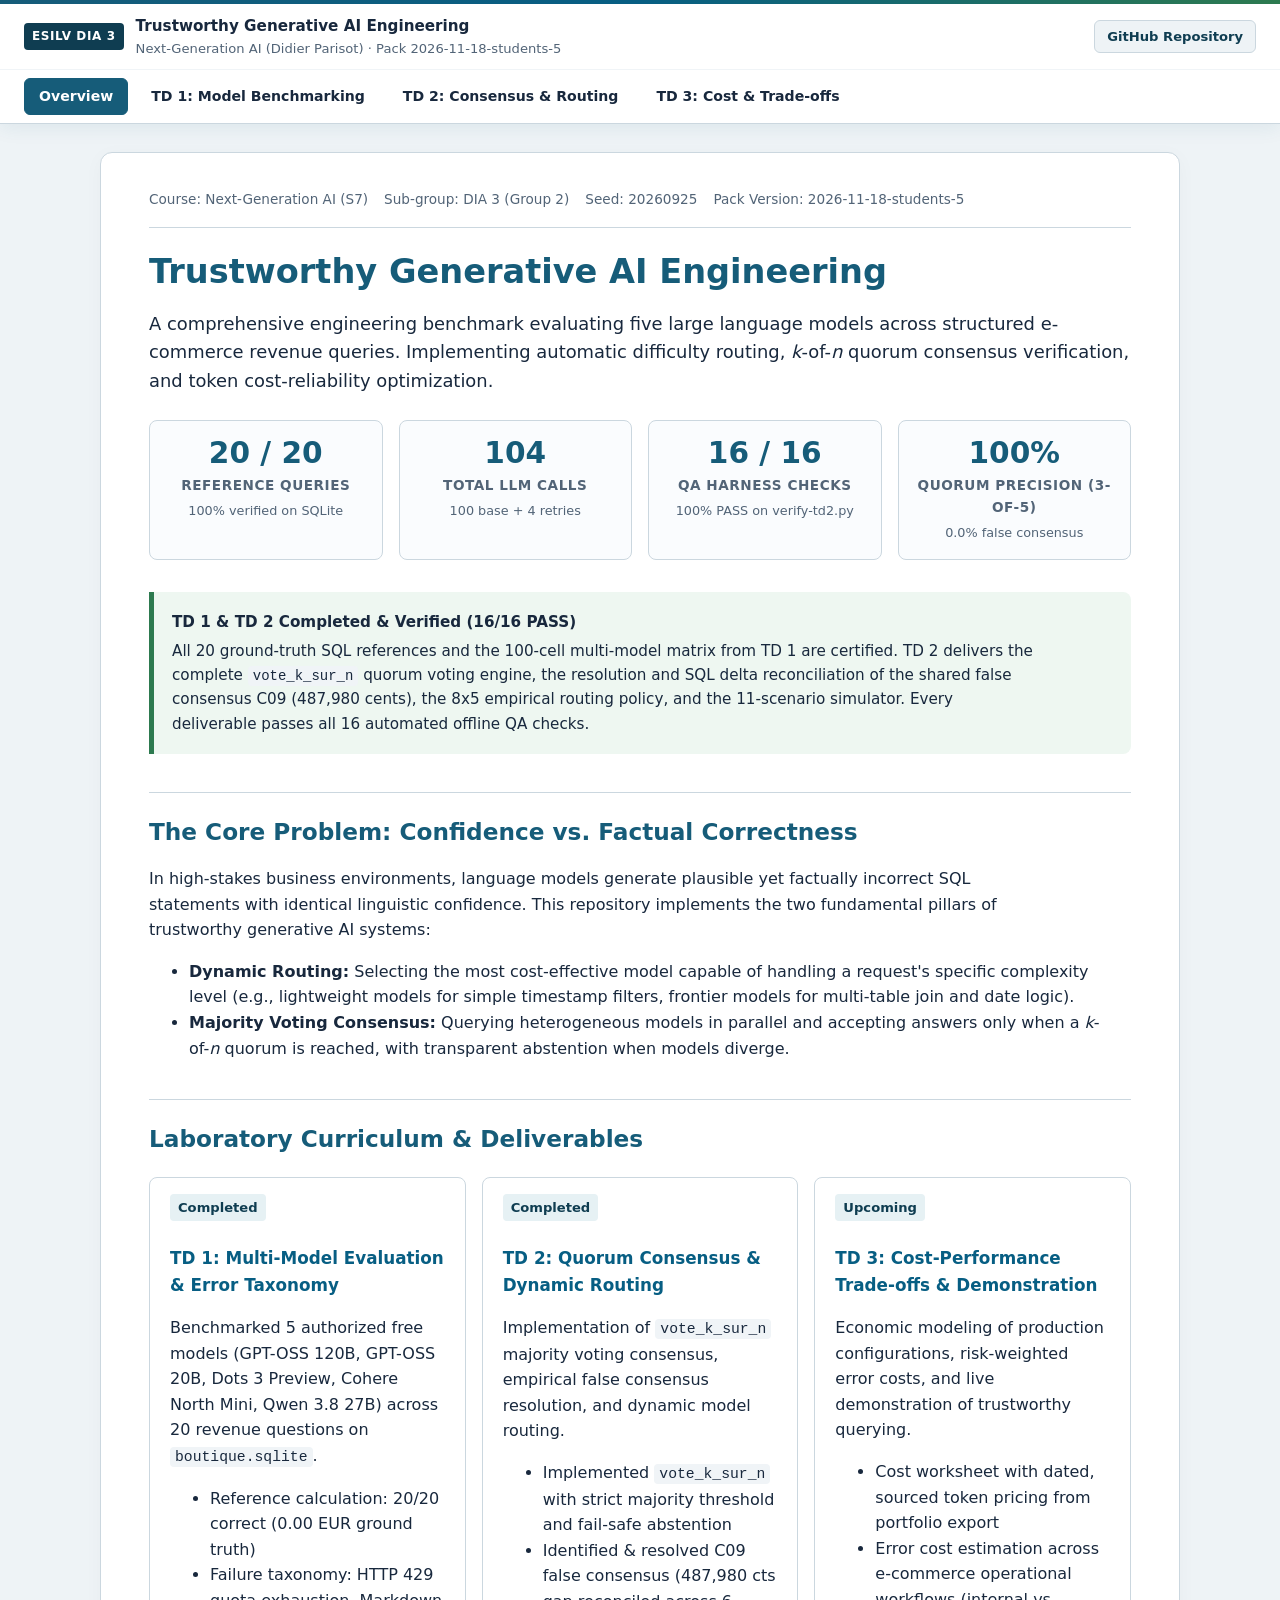
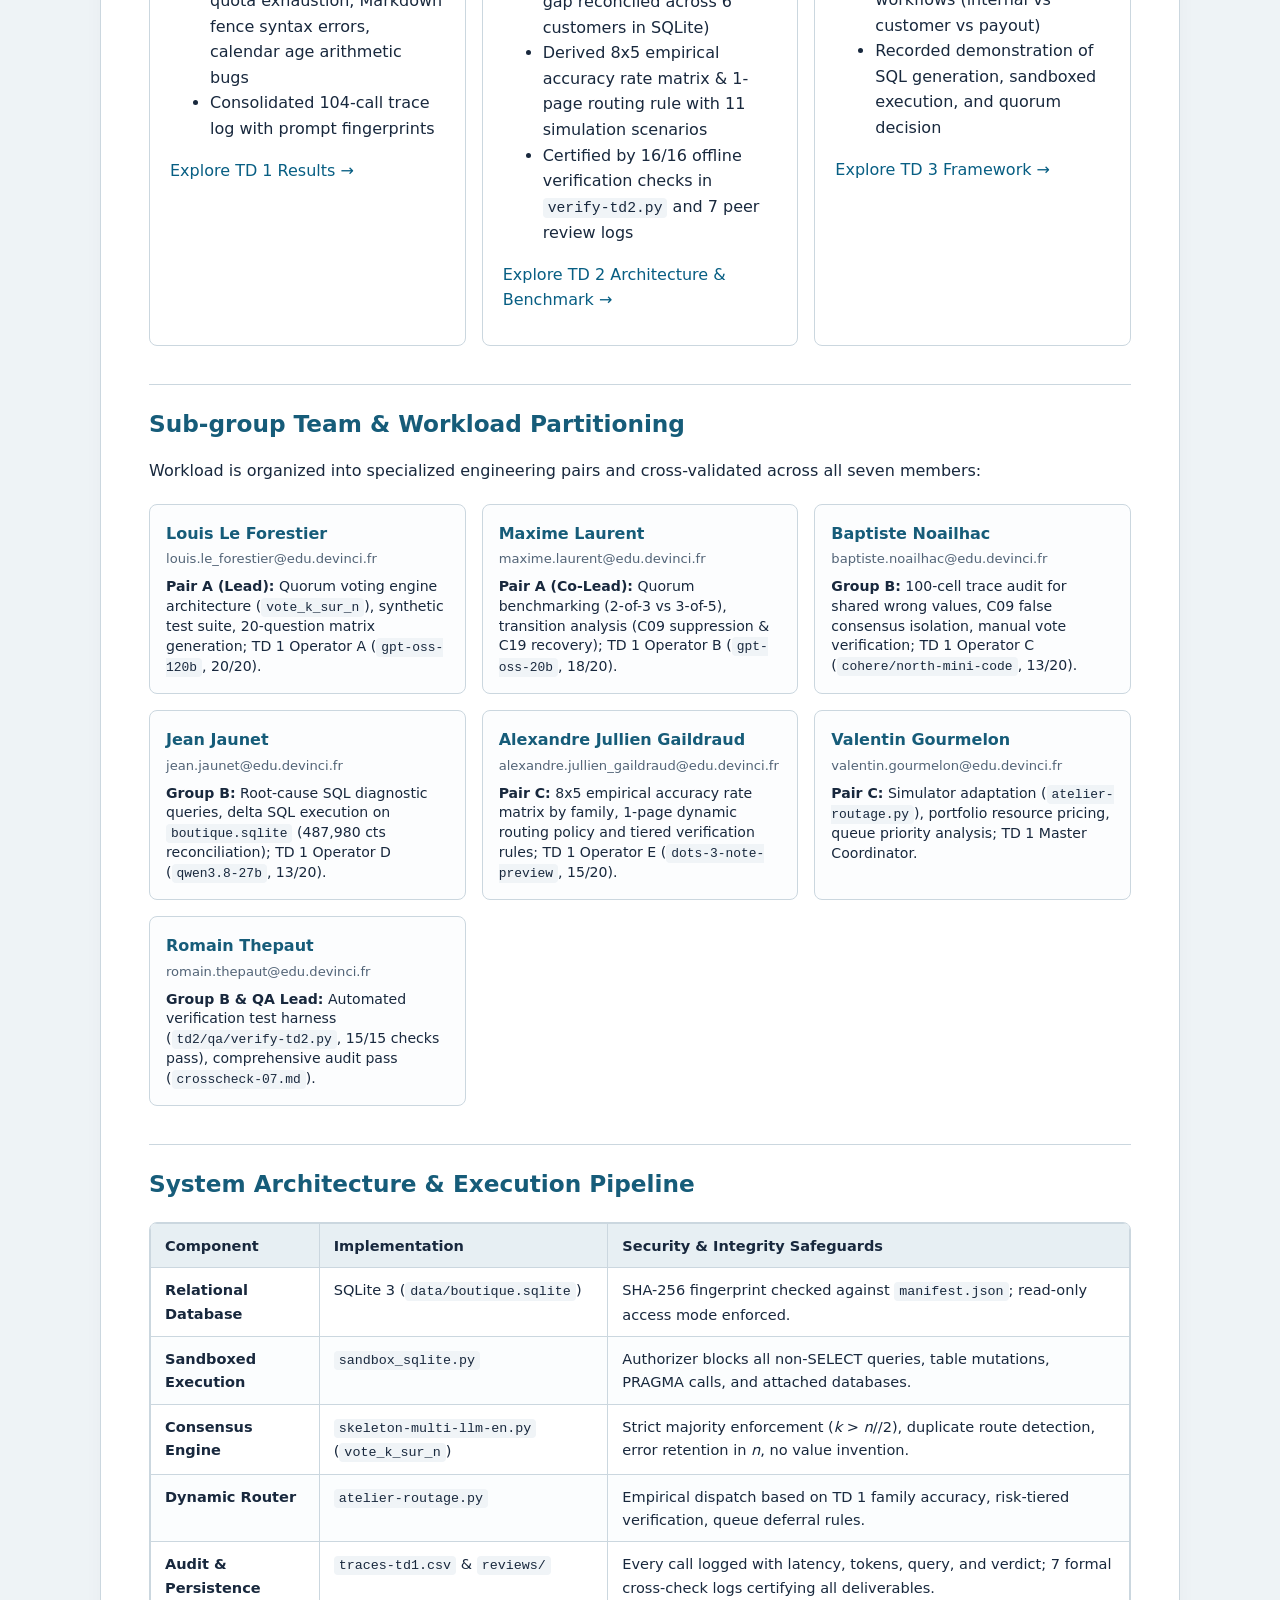
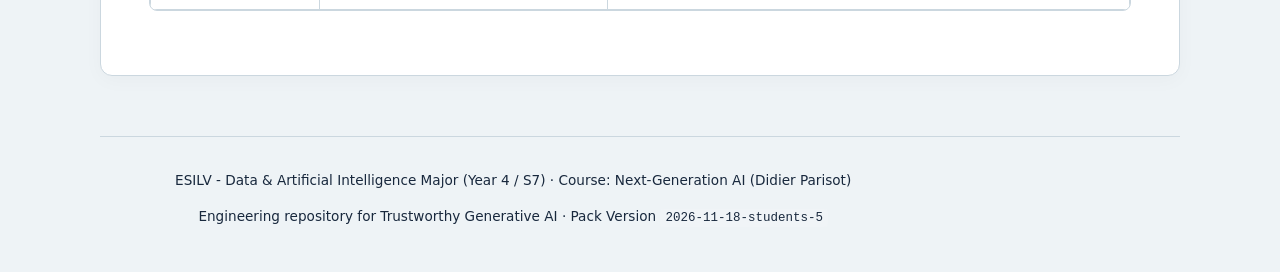
==== commit d6a27c6c: "chore(website): merge main into docs/website-td2-synchronization and resolve conflicts" ====
--- a/website/index.html
+++ b/website/index.html
@@ -58,7 +58,7 @@
       <div class="stat-sub">100 base + 4 retries</div>
     </div>
     <div class="stat-card">
-      <div class="stat-value">15 / 15</div>
+      <div class="stat-value">16 / 16</div>
       <div class="stat-label">QA Harness Checks</div>
       <div class="stat-sub">100% PASS on verify-td2.py</div>
     </div>
@@ -70,8 +70,8 @@
   </div>
 
   <aside class="notice final">
-    <p><strong>TD 1 &amp; TD 2 Completed &amp; Verified (15/15 PASS)</strong></p>
-    <p>All 20 ground-truth SQL references and the 100-cell multi-model matrix from TD 1 are certified. TD 2 delivers the complete <code>vote_k_sur_n</code> quorum voting engine, the resolution and SQL delta reconciliation of the shared false consensus C09 (487,980 cents), the 8x5 empirical routing policy, and the 11-scenario simulator. Every deliverable passes the automated offline test suite.</p>
+    <p><strong>TD 1 &amp; TD 2 Completed &amp; Verified (16/16 PASS)</strong></p>
+    <p>All 20 ground-truth SQL references and the 100-cell multi-model matrix from TD 1 are certified. TD 2 delivers the complete <code>vote_k_sur_n</code> quorum voting engine, the resolution and SQL delta reconciliation of the shared false consensus C09 (487,980 cents), the 8x5 empirical routing policy, and the 11-scenario simulator. Every deliverable passes all 16 automated offline QA checks.</p>
   </aside>
 
   <h2>The Core Problem: Confidence vs. Factual Correctness</h2>
@@ -102,10 +102,10 @@
       <h3 class="card-title"><a href="td2.html">TD 2: Quorum Consensus &amp; Dynamic Routing</a></h3>
       <p>Implementation of <code>vote_k_sur_n</code> majority voting consensus, empirical false consensus resolution, and dynamic model routing.</p>
       <ul>
-        <li>Implemented <code>vote_k_sur_n</code> with strict majority threshold and abstention</li>
+        <li>Implemented <code>vote_k_sur_n</code> with strict majority threshold and fail-safe abstention</li>
         <li>Identified &amp; resolved C09 false consensus (487,980 cts gap reconciled across 6 customers in SQLite)</li>
         <li>Derived 8x5 empirical accuracy rate matrix &amp; 1-page routing rule with 11 simulation scenarios</li>
-        <li>Certified by 15/15 scripted checks in <code>verify-td2.py</code> and 7 peer review logs</li>
+        <li>Certified by 16/16 offline verification checks in <code>verify-td2.py</code> and 7 peer review logs</li>
       </ul>
       <p><a href="td2.html">Explore TD 2 Architecture &amp; Benchmark &rarr;</a></p>
     </div>
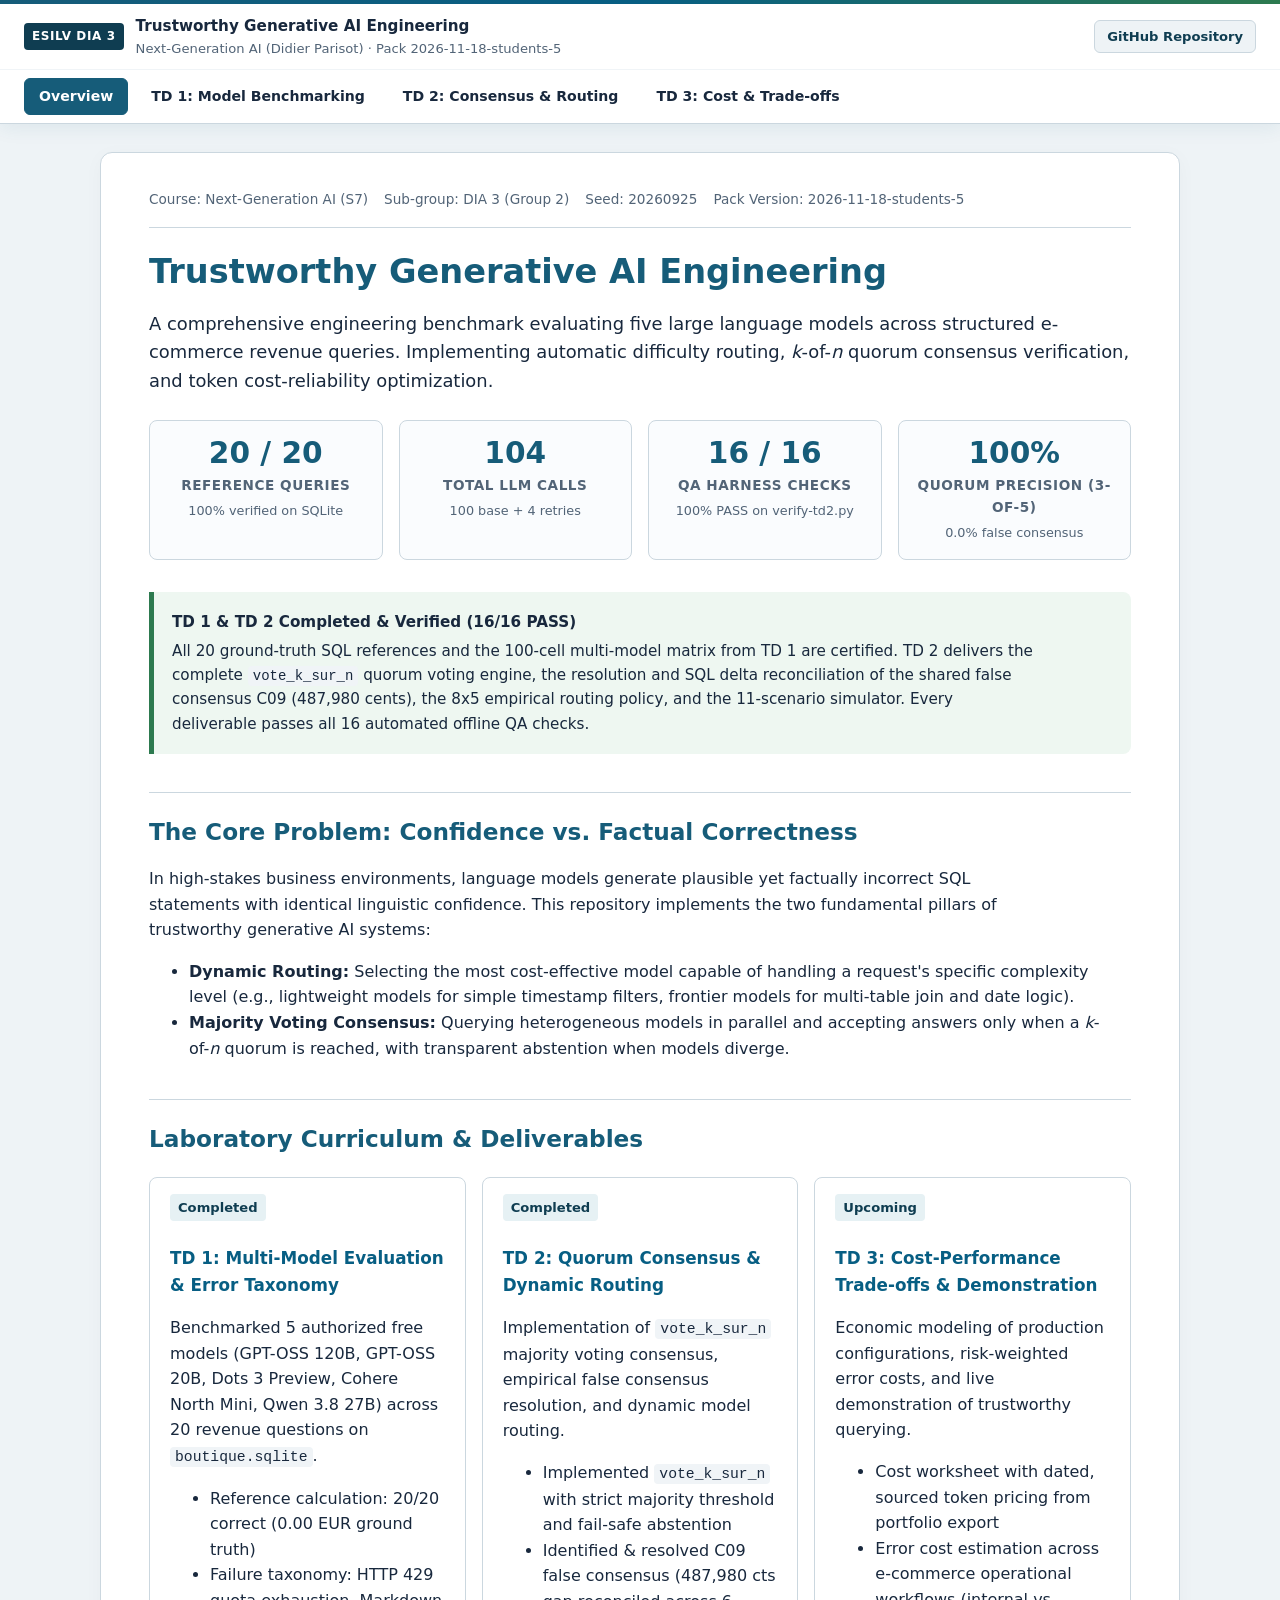
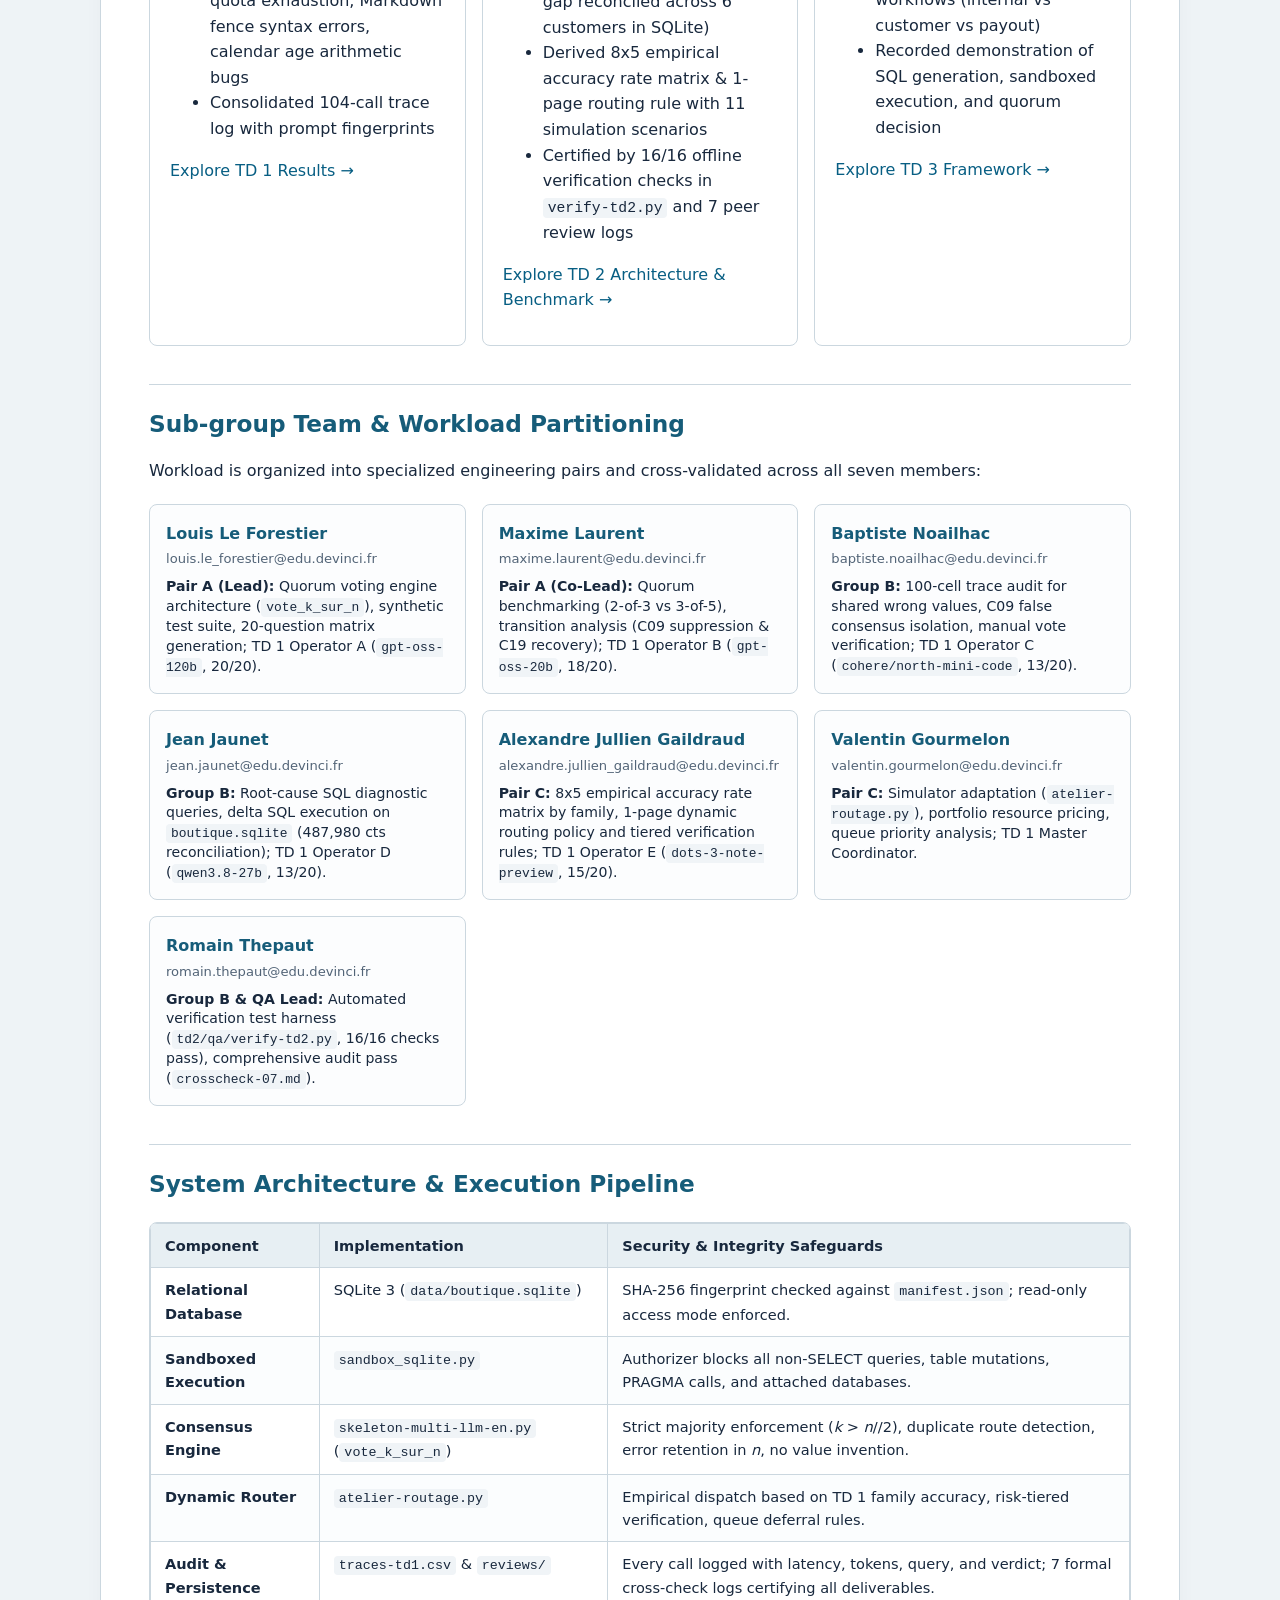
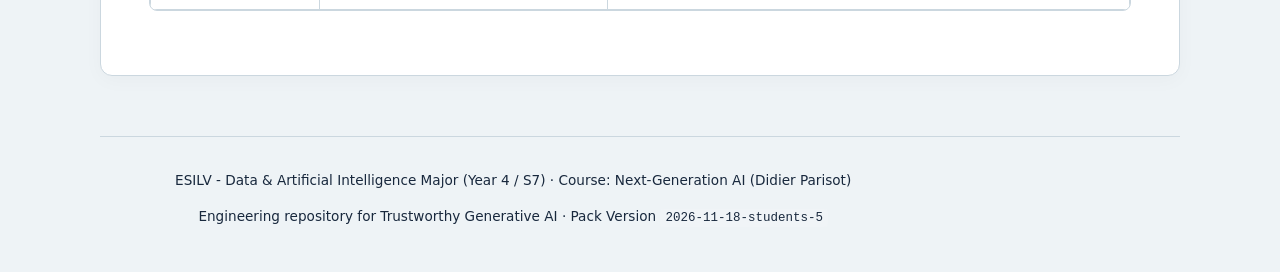
==== commit 008c2ce7: "docs(website): state the harness count as 16 on the team card The portal says 16/16 in four places b" ====
--- a/website/index.html
+++ b/website/index.html
@@ -160,7 +160,7 @@
     <div class="member-card">
       <div class="member-name">Romain Thepaut</div>
       <div class="member-email">romain.thepaut@edu.devinci.fr</div>
-      <div class="member-role"><strong>Group B &amp; QA Lead:</strong> Automated verification test harness (<code>td2/qa/verify-td2.py</code>, 15/15 checks pass), comprehensive audit pass (<code>crosscheck-07.md</code>).</div>
+      <div class="member-role"><strong>Group B &amp; QA Lead:</strong> Automated verification test harness (<code>td2/qa/verify-td2.py</code>, 16/16 checks pass), comprehensive audit pass (<code>crosscheck-07.md</code>).</div>
     </div>
   </div>
 
